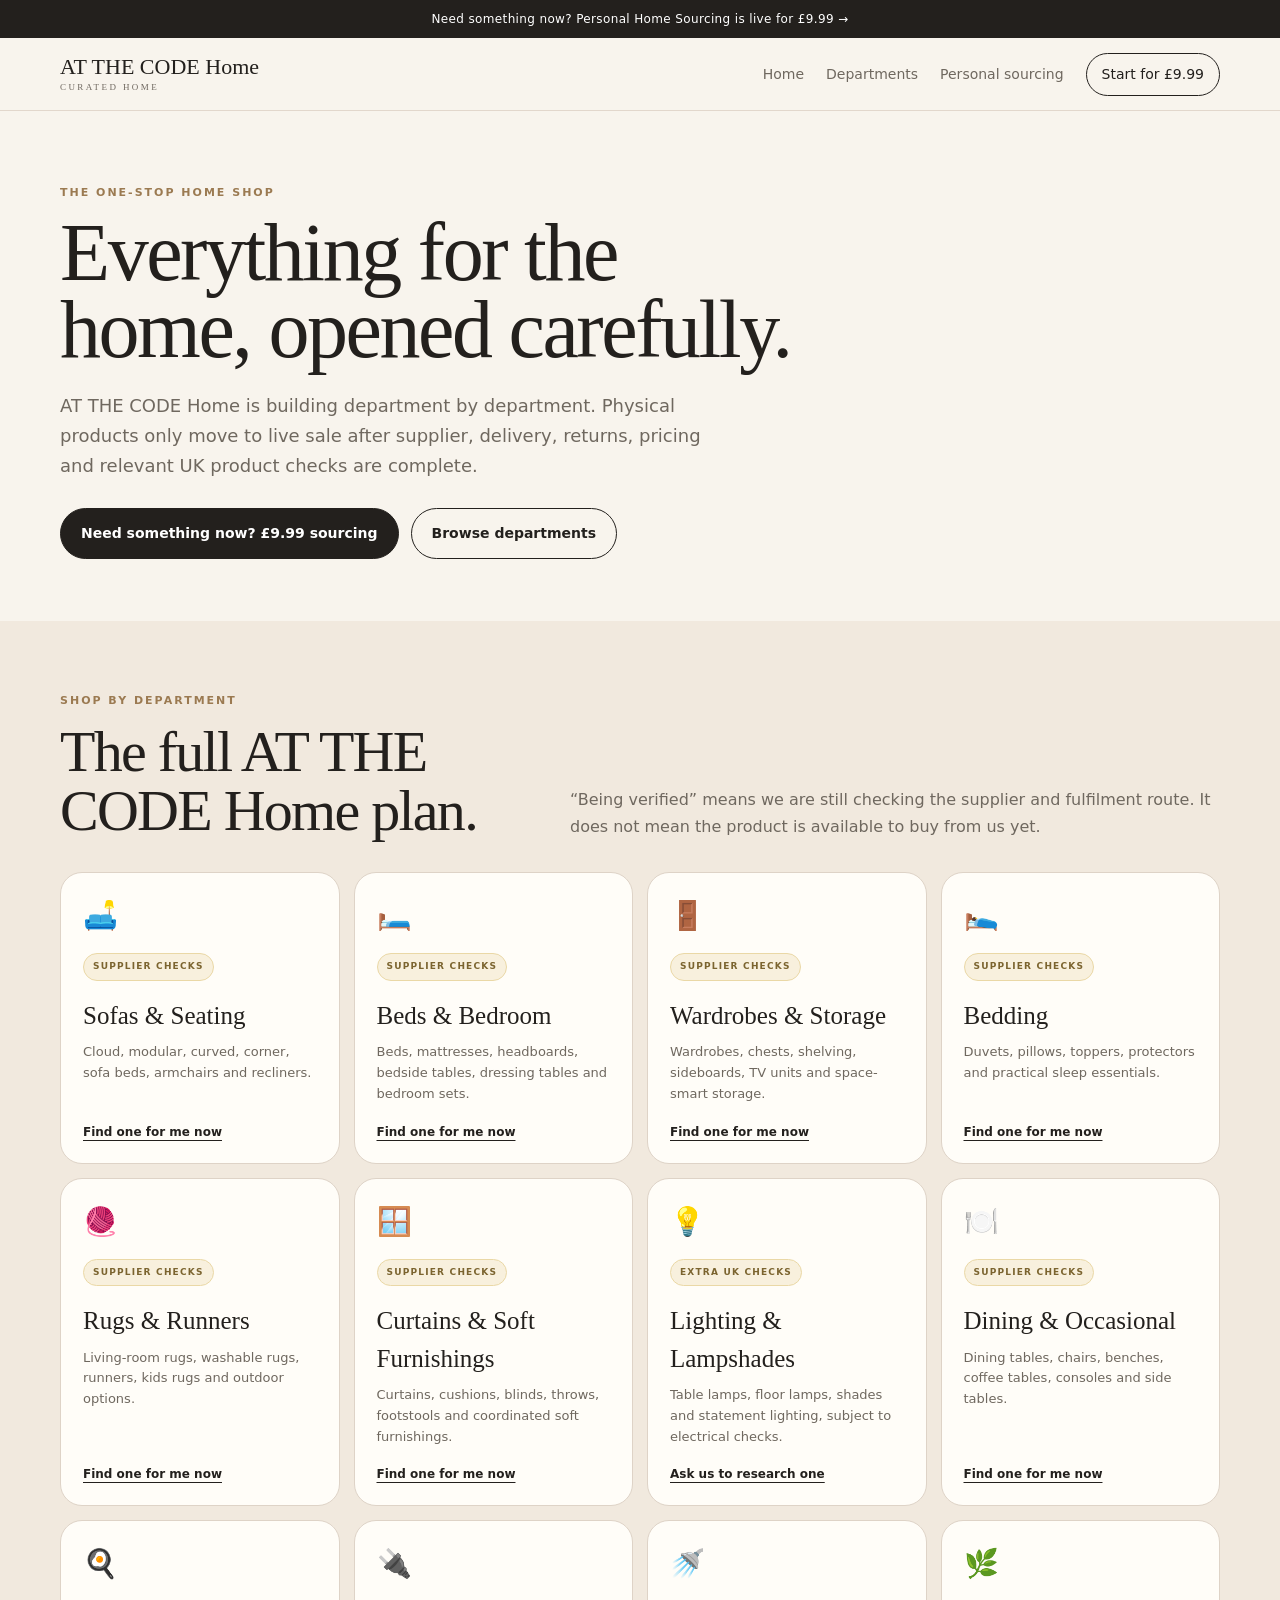
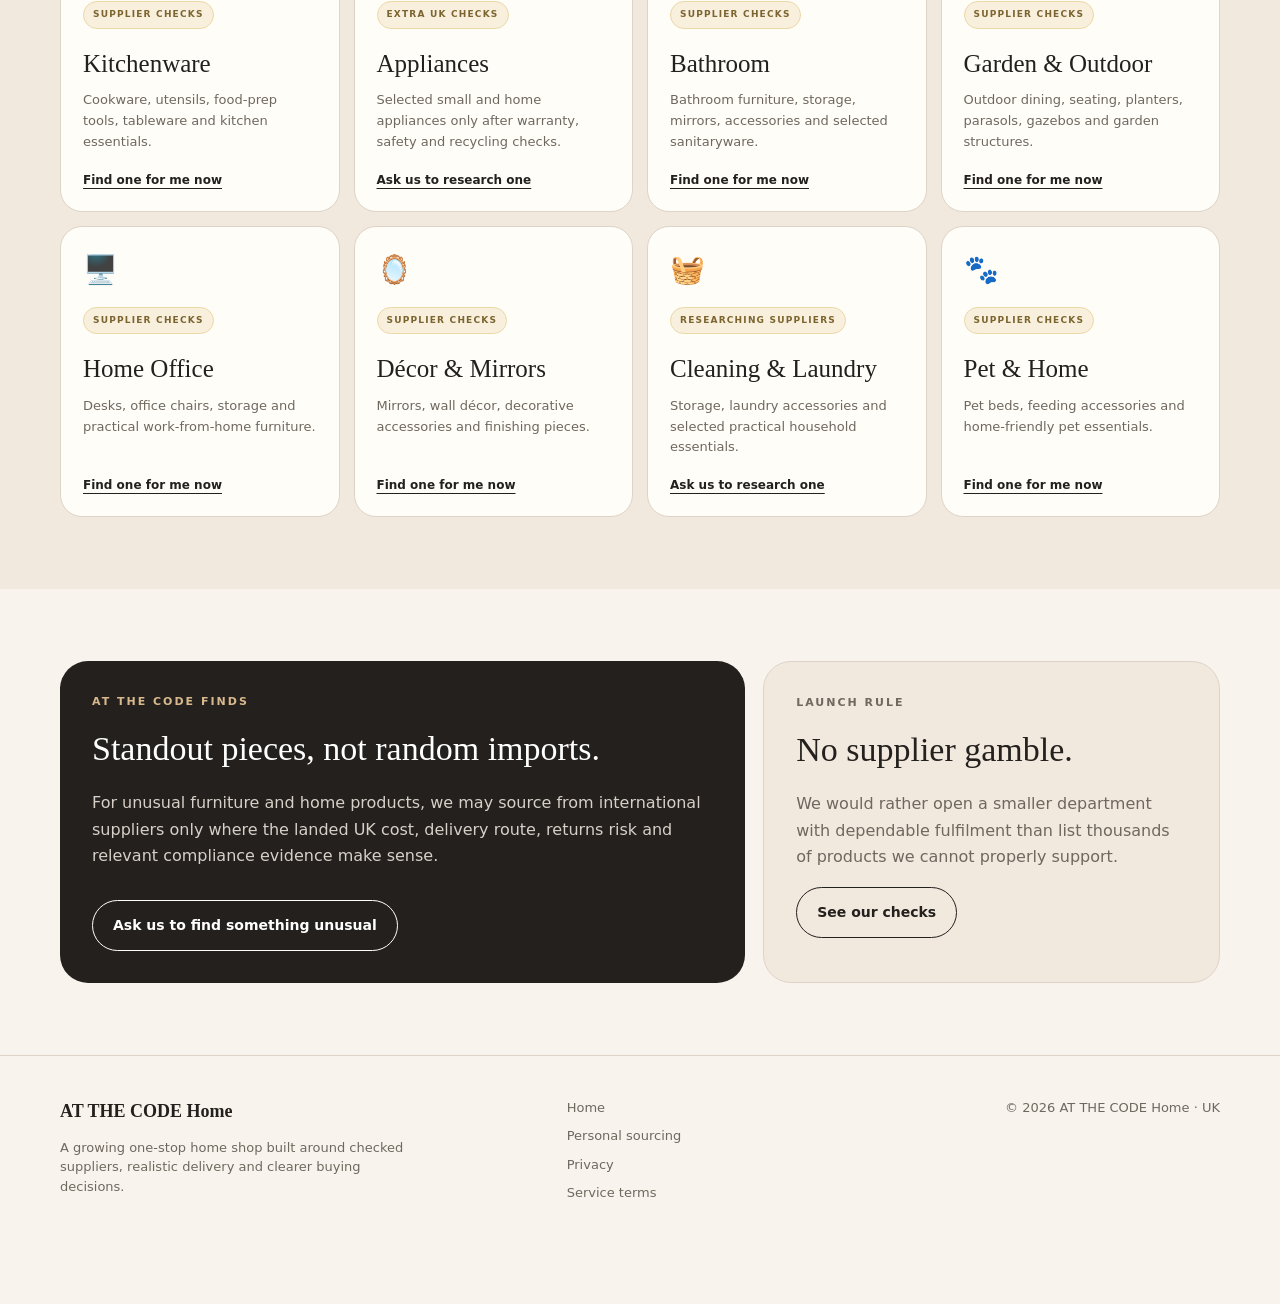
==== departments.html @ e957c116 "Add AT THE CODE Home departments page" ====
<!doctype html>
<html lang="en">
<head>
  <meta charset="utf-8">
  <meta name="viewport" content="width=device-width,initial-scale=1,viewport-fit=cover">
  <meta name="theme-color" content="#23201d">
  <title>Departments | AT THE CODE Home</title>
  <meta name="description" content="Explore the AT THE CODE Home departments: sofas, bedroom, storage, bedding, rugs, lighting, dining, kitchen, bathroom, garden, home office, décor, pet and more.">
  <link rel="stylesheet" href="/styles.css">
</head>
<body>
  <a class="skip" href="#main">Skip to content</a>
  <div class="announce"><a href="/sourcing.html">Need something now? Personal Home Sourcing is live for £9.99 →</a></div>
  <header class="site-header">
    <div class="wrap nav-wrap">
      <a class="brand" href="/" aria-label="AT THE CODE Home">AT THE CODE Home<span>CURATED HOME</span></a>
      <nav class="links" aria-label="Main navigation">
        <a href="/">Home</a>
        <a href="/departments.html">Departments</a>
        <a href="/sourcing.html">Personal sourcing</a>
        <a class="nav-cta" href="/sourcing.html">Start for £9.99</a>
      </nav>
    </div>
  </header>

  <main id="main">
    <section class="hero">
      <div class="wrap">
        <p class="kicker">The one-stop home shop</p>
        <h1>Everything for the home, opened carefully.</h1>
        <p class="lead">AT THE CODE Home is building department by department. Physical products only move to live sale after supplier, delivery, returns, pricing and relevant UK product checks are complete.</p>
        <div class="cta-row"><a class="btn dark" href="/sourcing.html">Need something now? £9.99 sourcing</a><a class="btn" href="#all">Browse departments</a></div>
      </div>
    </section>

    <section class="section alt" id="all">
      <div class="wrap">
        <p class="kicker">Shop by department</p>
        <div class="section-heading"><h2>The full AT THE CODE Home plan.</h2><p>“Being verified” means we are still checking the supplier and fulfilment route. It does not mean the product is available to buy from us yet.</p></div>
        <div class="dept-grid">
          <article class="dept-card"><div class="dept-icon">🛋️</div><span class="status checking">Supplier checks</span><h3>Sofas & Seating</h3><p>Cloud, modular, curved, corner, sofa beds, armchairs and recliners.</p><a href="/sourcing.html">Find one for me now</a></article>
          <article class="dept-card"><div class="dept-icon">🛏️</div><span class="status checking">Supplier checks</span><h3>Beds & Bedroom</h3><p>Beds, mattresses, headboards, bedside tables, dressing tables and bedroom sets.</p><a href="/sourcing.html">Find one for me now</a></article>
          <article class="dept-card"><div class="dept-icon">🚪</div><span class="status checking">Supplier checks</span><h3>Wardrobes & Storage</h3><p>Wardrobes, chests, shelving, sideboards, TV units and space-smart storage.</p><a href="/sourcing.html">Find one for me now</a></article>
          <article class="dept-card"><div class="dept-icon">🛌</div><span class="status checking">Supplier checks</span><h3>Bedding</h3><p>Duvets, pillows, toppers, protectors and practical sleep essentials.</p><a href="/sourcing.html">Find one for me now</a></article>

          <article class="dept-card"><div class="dept-icon">🧶</div><span class="status checking">Supplier checks</span><h3>Rugs & Runners</h3><p>Living-room rugs, washable rugs, runners, kids rugs and outdoor options.</p><a href="/sourcing.html">Find one for me now</a></article>
          <article class="dept-card"><div class="dept-icon">🪟</div><span class="status checking">Supplier checks</span><h3>Curtains & Soft Furnishings</h3><p>Curtains, cushions, blinds, throws, footstools and coordinated soft furnishings.</p><a href="/sourcing.html">Find one for me now</a></article>
          <article class="dept-card"><div class="dept-icon">💡</div><span class="status checking">Extra UK checks</span><h3>Lighting & Lampshades</h3><p>Table lamps, floor lamps, shades and statement lighting, subject to electrical checks.</p><a href="/sourcing.html">Ask us to research one</a></article>
          <article class="dept-card"><div class="dept-icon">🍽️</div><span class="status checking">Supplier checks</span><h3>Dining & Occasional</h3><p>Dining tables, chairs, benches, coffee tables, consoles and side tables.</p><a href="/sourcing.html">Find one for me now</a></article>

          <article class="dept-card"><div class="dept-icon">🍳</div><span class="status checking">Supplier checks</span><h3>Kitchenware</h3><p>Cookware, utensils, food-prep tools, tableware and kitchen essentials.</p><a href="/sourcing.html">Find one for me now</a></article>
          <article class="dept-card"><div class="dept-icon">🔌</div><span class="status checking">Extra UK checks</span><h3>Appliances</h3><p>Selected small and home appliances only after warranty, safety and recycling checks.</p><a href="/sourcing.html">Ask us to research one</a></article>
          <article class="dept-card"><div class="dept-icon">🚿</div><span class="status checking">Supplier checks</span><h3>Bathroom</h3><p>Bathroom furniture, storage, mirrors, accessories and selected sanitaryware.</p><a href="/sourcing.html">Find one for me now</a></article>
          <article class="dept-card"><div class="dept-icon">🌿</div><span class="status checking">Supplier checks</span><h3>Garden & Outdoor</h3><p>Outdoor dining, seating, planters, parasols, gazebos and garden structures.</p><a href="/sourcing.html">Find one for me now</a></article>

          <article class="dept-card"><div class="dept-icon">🖥️</div><span class="status checking">Supplier checks</span><h3>Home Office</h3><p>Desks, office chairs, storage and practical work-from-home furniture.</p><a href="/sourcing.html">Find one for me now</a></article>
          <article class="dept-card"><div class="dept-icon">🪞</div><span class="status checking">Supplier checks</span><h3>Décor & Mirrors</h3><p>Mirrors, wall décor, decorative accessories and finishing pieces.</p><a href="/sourcing.html">Find one for me now</a></article>
          <article class="dept-card"><div class="dept-icon">🧺</div><span class="status checking">Researching suppliers</span><h3>Cleaning & Laundry</h3><p>Storage, laundry accessories and selected practical household essentials.</p><a href="/sourcing.html">Ask us to research one</a></article>
          <article class="dept-card"><div class="dept-icon">🐾</div><span class="status checking">Supplier checks</span><h3>Pet & Home</h3><p>Pet beds, feeding accessories and home-friendly pet essentials.</p><a href="/sourcing.html">Find one for me now</a></article>
        </div>
      </div>
    </section>

    <section class="section">
      <div class="wrap feature-band">
        <article class="feature-panel"><p class="kicker light">AT THE CODE Finds</p><h3>Standout pieces, not random imports.</h3><p>For unusual furniture and home products, we may source from international suppliers only where the landed UK cost, delivery route, returns risk and relevant compliance evidence make sense.</p><a class="btn light-btn" href="/sourcing.html">Ask us to find something unusual</a></article>
        <article class="feature-panel light"><p class="kicker">Launch rule</p><h3>No supplier gamble.</h3><p>We would rather open a smaller department with dependable fulfilment than list thousands of products we cannot properly support.</p><a class="btn" href="/">See our checks</a></article>
      </div>
    </section>
  </main>

  <footer><div class="wrap footer-grid"><div><b>AT THE CODE Home</b><p>A growing one-stop home shop built around checked suppliers, realistic delivery and clearer buying decisions.</p></div><div class="footer-links"><a href="/">Home</a><a href="/sourcing.html">Personal sourcing</a><a href="/privacy.html">Privacy</a><a href="/sourcing-terms.html">Service terms</a></div><div class="copyright">© 2026 AT THE CODE Home · UK</div></div></footer>
  <a class="mobile-cta" href="/sourcing.html">Find it for me — £9.99</a>
</body>
</html>
---- styles.css ----
:root{
  --ivory:#f8f4ed;--ink:#23201d;--muted:#6f685f;--card:#fffdf8;--line:#ded3c7;
  --accent:#9b7a51;--soft:#f1e8de;--sand:#d9cab9;--warm:#bca389;--shadow:0 24px 70px rgba(35,32,29,.10)
}
*{box-sizing:border-box}
html{scroll-behavior:smooth}
body{margin:0;font-family:Inter,ui-sans-serif,system-ui,-apple-system,BlinkMacSystemFont,"Segoe UI",sans-serif;background:var(--ivory);color:var(--ink);line-height:1.5}
a{color:inherit;text-decoration:none}
button,input{font:inherit}
.wrap{width:min(1160px,92vw);margin:auto}
.skip{position:absolute;left:-9999px;top:8px;background:#fff;padding:10px 14px;z-index:100}.skip:focus{left:8px}
.announce{background:var(--ink);color:#fff;text-align:center;padding:10px 16px;font-size:12px;letter-spacing:.03em}.announce a{text-decoration:none}
.site-header{position:sticky;top:0;z-index:50;background:rgba(248,244,237,.94);backdrop-filter:blur(14px);border-bottom:1px solid rgba(222,211,199,.85)}
.nav-wrap{height:72px;display:flex;align-items:center;justify-content:space-between;gap:24px}
.brand{font-family:Georgia,serif;font-size:22px;line-height:1.05}.brand span{display:block;margin-top:5px;font-family:inherit;font-size:9px;letter-spacing:2.4px;color:var(--muted)}
.links{display:flex;align-items:center;gap:22px;font-size:14px;color:var(--muted)}.links a:hover{color:var(--ink)}
.nav-cta{border:1px solid var(--ink);border-radius:999px;padding:10px 15px;color:var(--ink)!important}
.hero{padding:74px 0 62px;overflow:hidden}.hero-grid{display:grid;grid-template-columns:minmax(0,1fr) minmax(0,1fr);gap:52px;align-items:center}
.kicker{margin:0 0 12px;text-transform:uppercase;letter-spacing:2px;font-size:11px;color:var(--accent);font-weight:800}.kicker.light{color:#d8b98e}
h1,h2{font-family:Georgia,serif;font-weight:400;letter-spacing:-.03em}h1{font-size:clamp(48px,7vw,82px);line-height:.95;margin:12px 0 22px;max-width:760px}h2{font-size:clamp(38px,5vw,58px);line-height:1.02;margin:0}
.lead{font-size:18px;line-height:1.65;color:var(--muted);max-width:650px}.cta-row{display:flex;gap:12px;flex-wrap:wrap;margin-top:28px}.btn{display:inline-flex;align-items:center;justify-content:center;border:1px solid var(--ink);padding:14px 20px;border-radius:999px;font-weight:800;font-size:14px;transition:transform .15s ease,background .15s ease}.btn.dark{background:var(--ink);color:#fff}.btn:hover{transform:translateY(-1px)}
.mini-proof{display:flex;flex-wrap:wrap;gap:10px 18px;margin-top:24px;font-size:12px;color:var(--muted)}
.hero-art{height:480px;border-radius:34px;background:linear-gradient(145deg,#e7ddd0,#cbb8a2);position:relative;overflow:hidden;box-shadow:var(--shadow)}.sun{position:absolute;width:180px;height:180px;border-radius:50%;background:#f4e9d9;right:8%;top:8%;opacity:.8}.floor{position:absolute;left:0;right:0;bottom:0;height:35%;background:linear-gradient(#b89f84,#a58b70)}
.sofa-shape,.sofa-base,.cushion{position:absolute;background:#fbf4eb;box-shadow:0 18px 34px rgba(63,51,42,.13)}.sofa-shape{bottom:25%;height:38%;border-radius:52px 52px 24px 24px}.sofa-left{left:8%;width:30%;transform:rotate(-2deg)}.sofa-mid{left:34%;width:34%;z-index:2}.sofa-right{right:8%;width:30%;transform:rotate(2deg)}.sofa-base{left:7%;right:7%;bottom:18%;height:20%;border-radius:35px}.cushion{width:16%;height:24%;bottom:37%;border-radius:22px;z-index:4}.cushion-a{left:27%;transform:rotate(-6deg)}.cushion-b{right:24%;transform:rotate(5deg)}.art-label{position:absolute;z-index:5;left:18px;bottom:18px;background:rgba(35,32,29,.82);color:white;padding:9px 12px;border-radius:999px;font-size:10px;letter-spacing:1.4px}
.section{padding:72px 0}.section.alt{background:#f1e9de}.section-heading{display:flex;justify-content:space-between;gap:30px;align-items:end;margin-bottom:32px}.section-heading p,.sub{max-width:650px;color:var(--muted);line-height:1.65;margin:0}
.quick-strip{display:flex;gap:10px;overflow:auto;padding:2px 0 10px;scrollbar-width:none}.quick-strip::-webkit-scrollbar{display:none}.quick-strip a{flex:0 0 auto;border:1px solid var(--line);background:var(--card);border-radius:999px;padding:10px 14px;font-size:12px;font-weight:800}.quick-strip a:hover{border-color:var(--ink)}
.product-grid{display:grid;grid-template-columns:repeat(6,1fr);gap:16px}.product-card{grid-column:span 2;background:var(--card);border:1px solid var(--line);border-radius:25px;overflow:hidden;min-height:390px;display:flex;flex-direction:column}.product-card:nth-child(4),.product-card:nth-child(5){grid-column:span 3}.product-visual{height:180px;position:relative;overflow:hidden;background:#ddd0c2}.product-visual:before,.product-visual:after{content:"";position:absolute;background:#f8efe5;box-shadow:0 10px 30px #0002}.product-visual:before{left:16%;right:16%;bottom:22%;height:38%;border-radius:42px 42px 20px 20px}.product-visual:after{left:12%;right:12%;bottom:13%;height:20%;border-radius:28px}.product-visual span{position:absolute;right:14px;top:12px;font-family:Georgia,serif;font-size:34px;color:#ffffffaa}.product-visual.curved{background:#c9ae96}.product-visual.curved:before{border-radius:70% 40% 38% 65%}.product-visual.modular{background:#b9aa9d}.product-visual.modular:before{left:9%;right:9%;border-radius:22px}.product-visual.moving{background:#d0b8a1}.product-visual.moving:before{transform:skewX(-5deg)}.product-visual.box{background:#cbbfaf}.product-visual.box:after{left:26%;right:26%;height:26%}.product-copy{padding:22px;display:flex;flex-direction:column;flex:1}.eyebrow{font-size:10px;letter-spacing:1.7px;font-weight:800;color:var(--accent);margin:0 0 8px}.product-copy h3{font-family:Georgia,serif;font-size:27px;font-weight:400;margin:0 0 8px}.product-copy p:not(.eyebrow){font-size:14px;color:var(--muted);line-height:1.6;margin:0}.product-copy a{margin-top:auto;padding-top:18px;font-weight:800;font-size:13px;text-decoration:underline;text-underline-offset:4px}
.dept-grid{display:grid;grid-template-columns:repeat(4,1fr);gap:14px}.dept-card{background:var(--card);border:1px solid var(--line);border-radius:22px;padding:22px;display:flex;flex-direction:column;min-height:245px}.dept-icon{font-size:28px;margin-bottom:16px}.status{display:inline-flex;align-self:flex-start;border:1px solid var(--line);border-radius:999px;padding:6px 9px;font-size:9px;font-weight:900;letter-spacing:1.2px;text-transform:uppercase;color:var(--muted);background:#fff}.status.live{background:#eaf5eb;border-color:#cbe1cd;color:#35643d}.status.checking{background:#f8f0dd;border-color:#ead8a6;color:#7b642f}.dept-card h3{font-family:Georgia,serif;font-size:25px;font-weight:400;margin:16px 0 8px}.dept-card p{font-size:13px;line-height:1.6;color:var(--muted);margin:0}.dept-card a{margin-top:auto;padding-top:18px;font-weight:800;font-size:12px;text-decoration:underline;text-underline-offset:4px}
.feature-band{display:grid;grid-template-columns:1.2fr .8fr;gap:18px;align-items:stretch}.feature-panel{border-radius:28px;padding:32px;background:var(--ink);color:#fff}.feature-panel.light{background:var(--soft);color:var(--ink);border:1px solid var(--line)}.feature-panel h3{font-family:Georgia,serif;font-size:34px;font-weight:400;margin:8px 0 12px}.feature-panel p{color:#d7d0c8;line-height:1.65}.feature-panel.light p{color:var(--muted)}
.steps{display:grid;grid-template-columns:repeat(4,1fr);gap:14px}.step{padding:24px 20px;border-top:1px solid var(--ink)}.step span{display:inline-grid;place-items:center;width:29px;height:29px;border:1px solid var(--ink);border-radius:50%;font-size:12px}.step h3{font-family:Georgia,serif;font-size:25px;font-weight:400;margin:16px 0 8px}.step p{color:var(--muted);font-size:14px;line-height:1.6;margin:0}
#promise{background:var(--ink);color:#fff}.promise-grid{display:grid;grid-template-columns:1fr 1fr;gap:55px;align-items:center}.promise-copy p:not(.kicker){color:#d7d0c8;line-height:1.7;max-width:560px}.light-btn{border-color:#fff;color:#fff;margin-top:14px}.checks{display:grid;gap:0}.check{padding:19px 0;border-bottom:1px solid #ffffff2b;display:grid;gap:5px}.check b{font-size:15px}.check span{font-size:13px;color:#cfc7bf}
.faq-section{background:#fffaf4}.faq-grid{display:grid;grid-template-columns:1fr 1fr;gap:12px}.faq-grid details{border:1px solid var(--line);background:var(--card);border-radius:18px;padding:18px 20px}.faq-grid summary{font-weight:800;cursor:pointer}.faq-grid p{color:var(--muted);font-size:14px;line-height:1.6;margin:12px 0 0}
.launch-section{padding-top:54px}.launch-card{background:var(--soft);border:1px solid var(--line);border-radius:30px;padding:38px;display:grid;grid-template-columns:.9fr 1.1fr;gap:45px}.launch-card h2{font-size:clamp(36px,4.5vw,52px)}
form{display:grid;grid-template-columns:1fr 1fr;gap:13px;align-content:start}label>span{display:block;font-size:12px;font-weight:800;margin:0 0 6px}input{width:100%;padding:14px 15px;border:1px solid #cbbeb0;border-radius:13px;background:white;color:var(--ink);outline:none}input:focus{border-color:var(--ink);box-shadow:0 0 0 3px #23201d14}.consent{grid-column:1/-1;display:flex;align-items:flex-start;gap:10px;font-size:12px;color:var(--muted);line-height:1.5}.consent input{width:18px;height:18px;margin-top:1px;flex:0 0 auto}.consent span{font-weight:400;margin:0}.consent a{text-decoration:underline}.hp{position:absolute!important;left:-9999px!important;width:1px!important;height:1px!important;opacity:0!important}button{grid-column:1/-1;padding:14px 18px;border:0;border-radius:999px;background:var(--ink);color:white;font-weight:800;cursor:pointer}button:disabled{opacity:.6;cursor:wait}.msg{grid-column:1/-1;min-height:20px;font-size:13px;color:var(--muted)}.msg.success{color:#35643d}.msg.error{color:#8b2f2f}
footer{padding:42px 0 95px;border-top:1px solid var(--line);color:var(--muted);font-size:13px}.footer-grid{display:grid;grid-template-columns:1.3fr .7fr 1fr;gap:30px;align-items:start}.footer-grid b{font-family:Georgia,serif;color:var(--ink);font-size:18px}.footer-grid p{max-width:360px}.footer-links{display:grid;gap:9px}.copyright{text-align:right}
.privacy{padding:70px 0}.privacy article{max-width:760px}.privacy h1{font-size:clamp(44px,7vw,72px)}.privacy h2{font-size:30px;margin-top:34px}.privacy p,.privacy li{color:var(--muted);line-height:1.75}.privacy .back{display:inline-block;margin-bottom:22px;text-decoration:underline}
.mobile-cta{display:none}
@media(max-width:900px){.links{display:none}.hero-grid,.promise-grid,.launch-card,.feature-band{grid-template-columns:1fr}.hero{padding-top:48px}.hero-art{height:380px}.section-heading{display:block}.section-heading p{margin-top:14px}.product-grid{grid-template-columns:1fr 1fr}.product-card,.product-card:nth-child(4),.product-card:nth-child(5){grid-column:auto}.dept-grid{grid-template-columns:1fr 1fr}.steps{grid-template-columns:1fr 1fr}.footer-grid{grid-template-columns:1fr 1fr}.copyright{grid-column:1/-1;text-align:left}form{grid-template-columns:1fr}}
@media(max-width:600px){.wrap{width:min(92vw,560px)}.announce{font-size:11px}.nav-wrap{height:66px}.brand{font-size:20px}.hero{padding:42px 0 46px}.hero-art{height:300px;border-radius:26px}.sun{width:125px;height:125px}.mini-proof{display:grid}.section{padding:56px 0}.product-grid,.dept-grid,.steps,.faq-grid{grid-template-columns:1fr}.product-card{min-height:350px}.dept-card{min-height:210px}.promise-grid{gap:28px}.launch-card{padding:24px;border-radius:24px}.footer-grid{grid-template-columns:1fr}.copyright{grid-column:auto}h1{font-size:52px}.mobile-cta{display:flex;position:fixed;left:12px;right:12px;bottom:12px;z-index:80;background:var(--ink);color:#fff;border-radius:999px;padding:14px 18px;justify-content:center;font-size:13px;font-weight:900;box-shadow:0 15px 38px #0004}}
@media(prefers-reduced-motion:reduce){html{scroll-behavior:auto}.btn:hover{transform:none}}
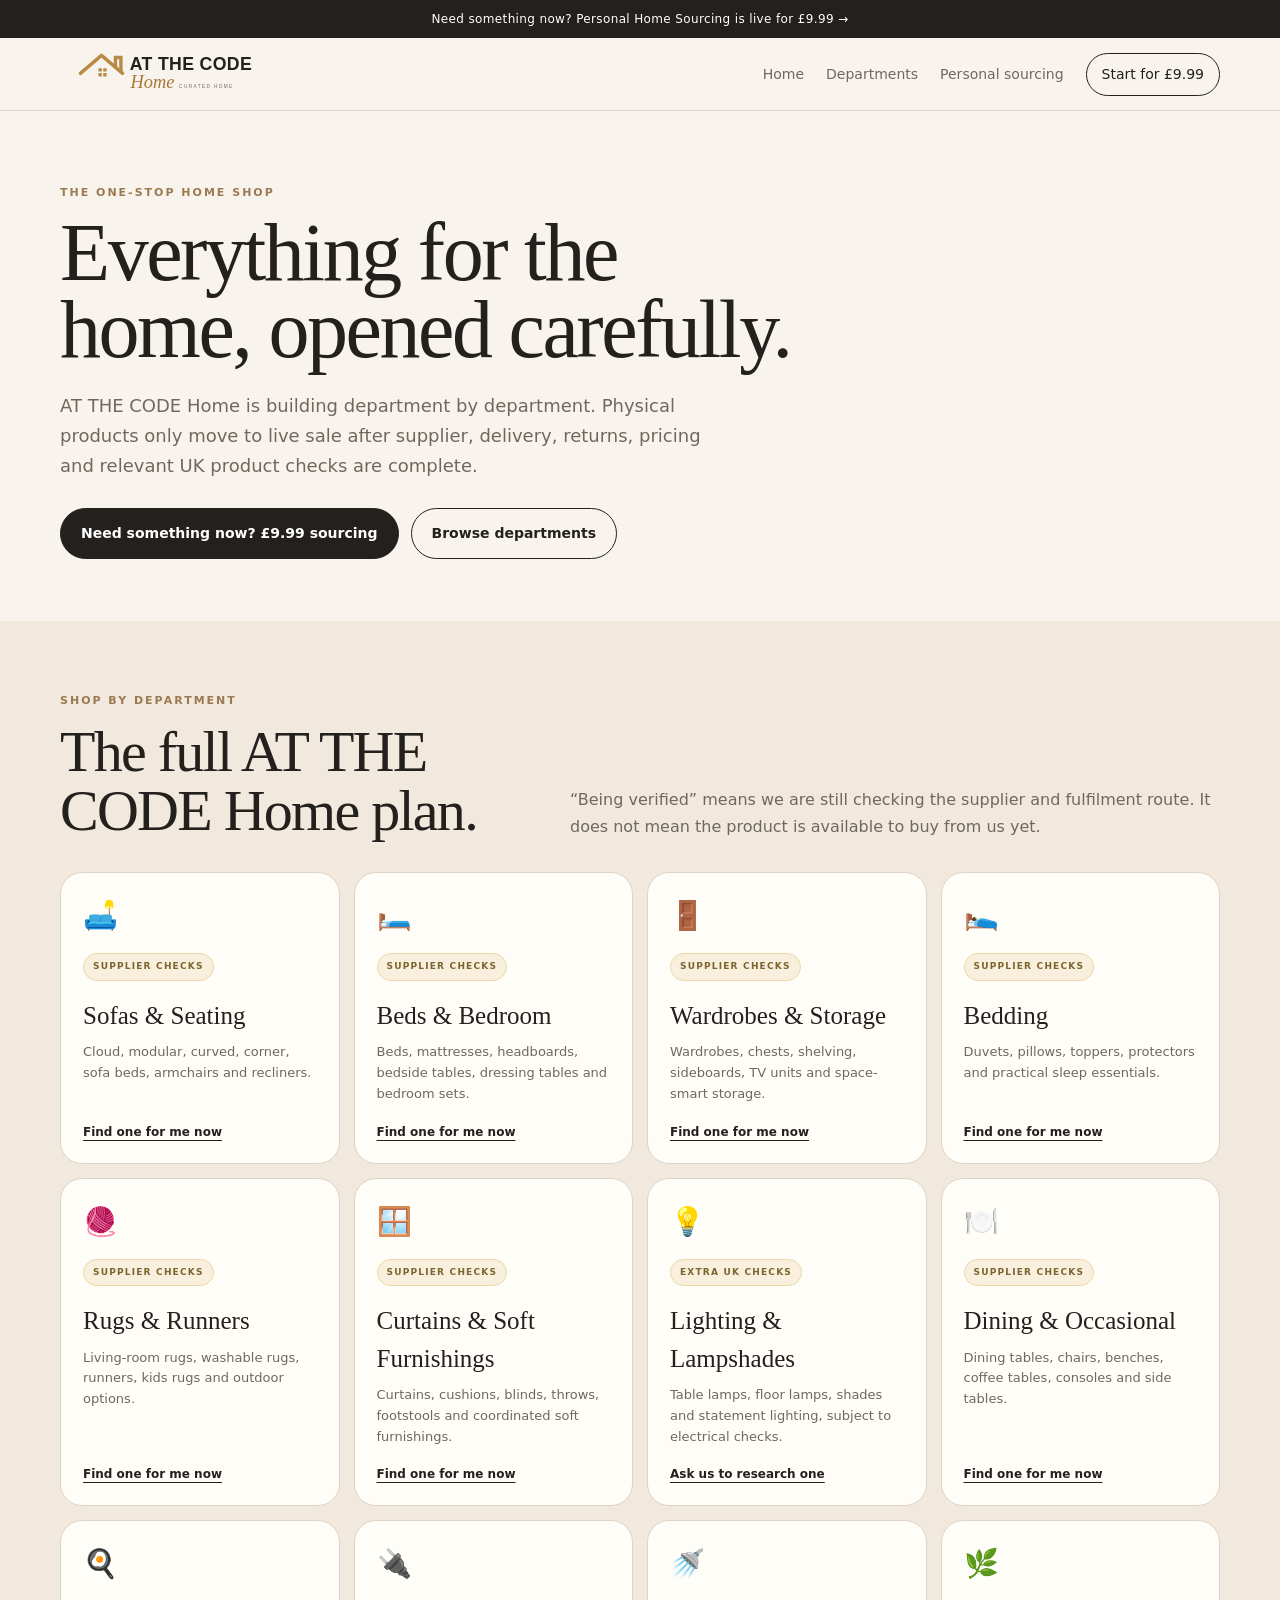
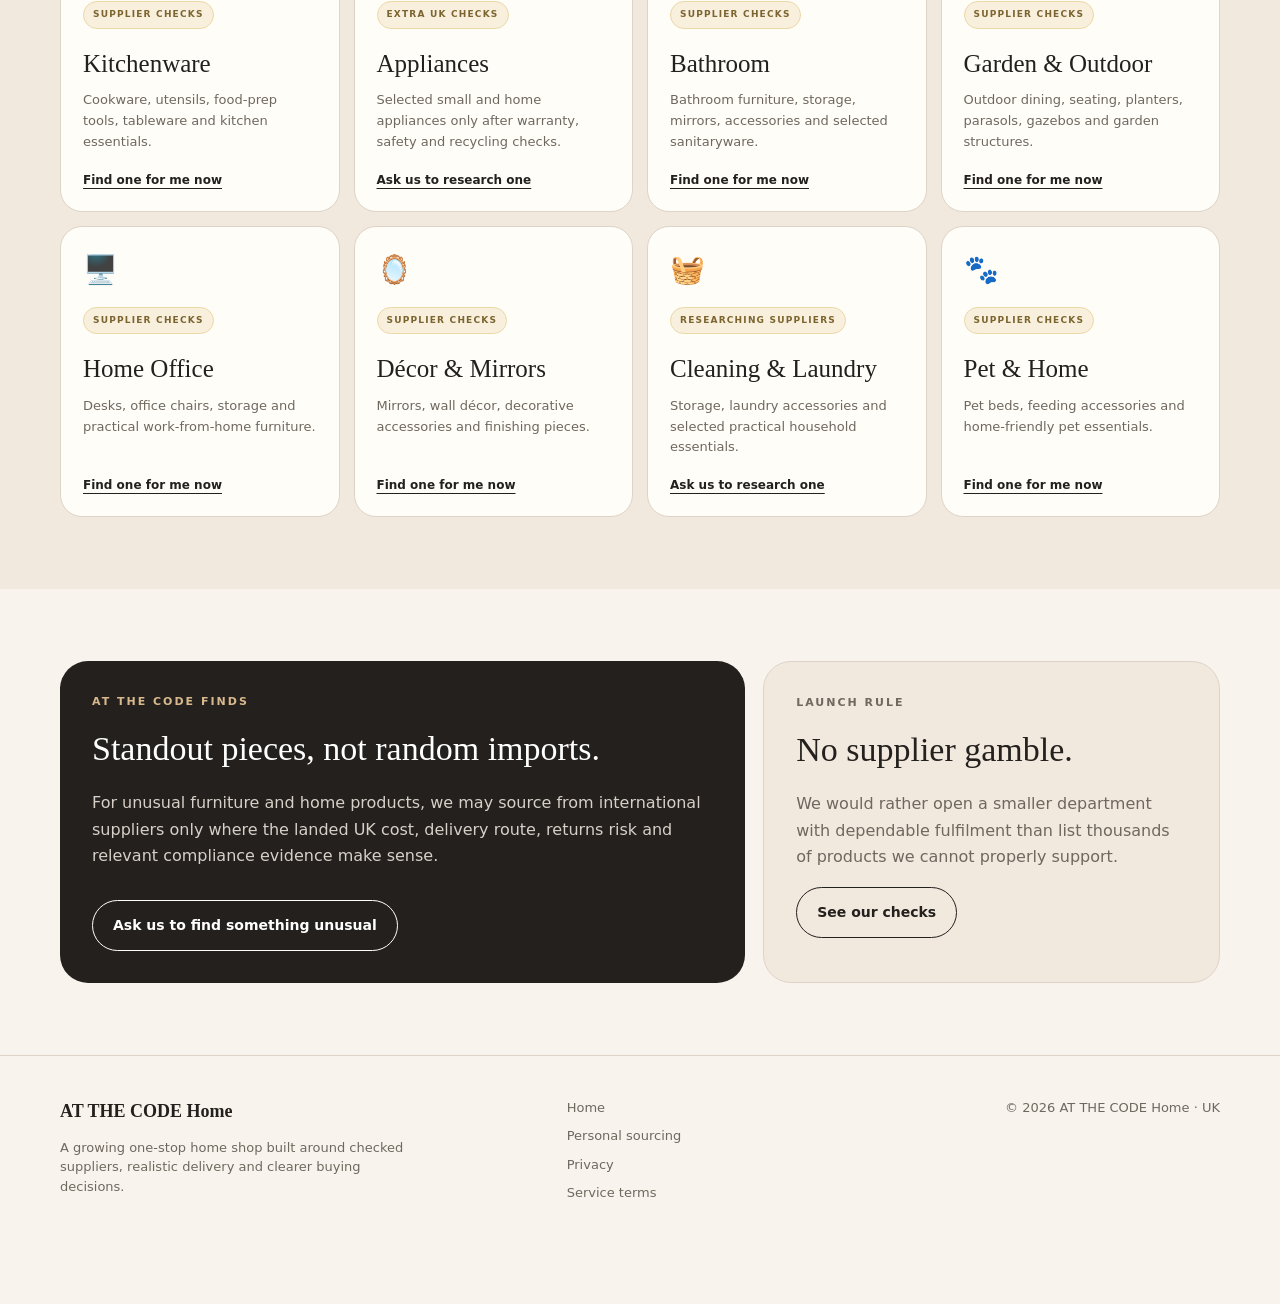
==== commit 27e80326: "Apply AT THE CODE Home logo to departments page" ====
--- a/departments.html
+++ b/departments.html
@@ -7,66 +7,36 @@
   <title>Departments | AT THE CODE Home</title>
   <meta name="description" content="Explore the AT THE CODE Home departments: sofas, bedroom, storage, bedding, rugs, lighting, dining, kitchen, bathroom, garden, home office, décor, pet and more.">
   <link rel="stylesheet" href="/styles.css">
+  <link rel="icon" href="/favicon.svg" type="image/svg+xml">
 </head>
 <body>
   <a class="skip" href="#main">Skip to content</a>
   <div class="announce"><a href="/sourcing.html">Need something now? Personal Home Sourcing is live for £9.99 →</a></div>
-  <header class="site-header">
-    <div class="wrap nav-wrap">
-      <a class="brand" href="/" aria-label="AT THE CODE Home">AT THE CODE Home<span>CURATED HOME</span></a>
-      <nav class="links" aria-label="Main navigation">
-        <a href="/">Home</a>
-        <a href="/departments.html">Departments</a>
-        <a href="/sourcing.html">Personal sourcing</a>
-        <a class="nav-cta" href="/sourcing.html">Start for £9.99</a>
-      </nav>
-    </div>
-  </header>
+  <header class="site-header"><div class="wrap nav-wrap"><a class="brand" href="/" aria-label="AT THE CODE Home"><img src="/logo.svg" alt="AT THE CODE Home" style="display:block;width:245px;max-width:54vw;height:auto"></a><nav class="links" aria-label="Main navigation"><a href="/">Home</a><a href="/departments.html">Departments</a><a href="/sourcing.html">Personal sourcing</a><a class="nav-cta" href="/sourcing.html">Start for £9.99</a></nav></div></header>
 
   <main id="main">
-    <section class="hero">
-      <div class="wrap">
-        <p class="kicker">The one-stop home shop</p>
-        <h1>Everything for the home, opened carefully.</h1>
-        <p class="lead">AT THE CODE Home is building department by department. Physical products only move to live sale after supplier, delivery, returns, pricing and relevant UK product checks are complete.</p>
-        <div class="cta-row"><a class="btn dark" href="/sourcing.html">Need something now? £9.99 sourcing</a><a class="btn" href="#all">Browse departments</a></div>
-      </div>
-    </section>
+    <section class="hero"><div class="wrap"><p class="kicker">The one-stop home shop</p><h1>Everything for the home, opened carefully.</h1><p class="lead">AT THE CODE Home is building department by department. Physical products only move to live sale after supplier, delivery, returns, pricing and relevant UK product checks are complete.</p><div class="cta-row"><a class="btn dark" href="/sourcing.html">Need something now? £9.99 sourcing</a><a class="btn" href="#all">Browse departments</a></div></div></section>
 
-    <section class="section alt" id="all">
-      <div class="wrap">
-        <p class="kicker">Shop by department</p>
-        <div class="section-heading"><h2>The full AT THE CODE Home plan.</h2><p>“Being verified” means we are still checking the supplier and fulfilment route. It does not mean the product is available to buy from us yet.</p></div>
-        <div class="dept-grid">
-          <article class="dept-card"><div class="dept-icon">🛋️</div><span class="status checking">Supplier checks</span><h3>Sofas & Seating</h3><p>Cloud, modular, curved, corner, sofa beds, armchairs and recliners.</p><a href="/sourcing.html">Find one for me now</a></article>
-          <article class="dept-card"><div class="dept-icon">🛏️</div><span class="status checking">Supplier checks</span><h3>Beds & Bedroom</h3><p>Beds, mattresses, headboards, bedside tables, dressing tables and bedroom sets.</p><a href="/sourcing.html">Find one for me now</a></article>
-          <article class="dept-card"><div class="dept-icon">🚪</div><span class="status checking">Supplier checks</span><h3>Wardrobes & Storage</h3><p>Wardrobes, chests, shelving, sideboards, TV units and space-smart storage.</p><a href="/sourcing.html">Find one for me now</a></article>
-          <article class="dept-card"><div class="dept-icon">🛌</div><span class="status checking">Supplier checks</span><h3>Bedding</h3><p>Duvets, pillows, toppers, protectors and practical sleep essentials.</p><a href="/sourcing.html">Find one for me now</a></article>
+    <section class="section alt" id="all"><div class="wrap"><p class="kicker">Shop by department</p><div class="section-heading"><h2>The full AT THE CODE Home plan.</h2><p>“Being verified” means we are still checking the supplier and fulfilment route. It does not mean the product is available to buy from us yet.</p></div><div class="dept-grid">
+      <article class="dept-card"><div class="dept-icon">🛋️</div><span class="status checking">Supplier checks</span><h3>Sofas & Seating</h3><p>Cloud, modular, curved, corner, sofa beds, armchairs and recliners.</p><a href="/sourcing.html">Find one for me now</a></article>
+      <article class="dept-card"><div class="dept-icon">🛏️</div><span class="status checking">Supplier checks</span><h3>Beds & Bedroom</h3><p>Beds, mattresses, headboards, bedside tables, dressing tables and bedroom sets.</p><a href="/sourcing.html">Find one for me now</a></article>
+      <article class="dept-card"><div class="dept-icon">🚪</div><span class="status checking">Supplier checks</span><h3>Wardrobes & Storage</h3><p>Wardrobes, chests, shelving, sideboards, TV units and space-smart storage.</p><a href="/sourcing.html">Find one for me now</a></article>
+      <article class="dept-card"><div class="dept-icon">🛌</div><span class="status checking">Supplier checks</span><h3>Bedding</h3><p>Duvets, pillows, toppers, protectors and practical sleep essentials.</p><a href="/sourcing.html">Find one for me now</a></article>
+      <article class="dept-card"><div class="dept-icon">🧶</div><span class="status checking">Supplier checks</span><h3>Rugs & Runners</h3><p>Living-room rugs, washable rugs, runners, kids rugs and outdoor options.</p><a href="/sourcing.html">Find one for me now</a></article>
+      <article class="dept-card"><div class="dept-icon">🪟</div><span class="status checking">Supplier checks</span><h3>Curtains & Soft Furnishings</h3><p>Curtains, cushions, blinds, throws, footstools and coordinated soft furnishings.</p><a href="/sourcing.html">Find one for me now</a></article>
+      <article class="dept-card"><div class="dept-icon">💡</div><span class="status checking">Extra UK checks</span><h3>Lighting & Lampshades</h3><p>Table lamps, floor lamps, shades and statement lighting, subject to electrical checks.</p><a href="/sourcing.html">Ask us to research one</a></article>
+      <article class="dept-card"><div class="dept-icon">🍽️</div><span class="status checking">Supplier checks</span><h3>Dining & Occasional</h3><p>Dining tables, chairs, benches, coffee tables, consoles and side tables.</p><a href="/sourcing.html">Find one for me now</a></article>
+      <article class="dept-card"><div class="dept-icon">🍳</div><span class="status checking">Supplier checks</span><h3>Kitchenware</h3><p>Cookware, utensils, food-prep tools, tableware and kitchen essentials.</p><a href="/sourcing.html">Find one for me now</a></article>
+      <article class="dept-card"><div class="dept-icon">🔌</div><span class="status checking">Extra UK checks</span><h3>Appliances</h3><p>Selected small and home appliances only after warranty, safety and recycling checks.</p><a href="/sourcing.html">Ask us to research one</a></article>
+      <article class="dept-card"><div class="dept-icon">🚿</div><span class="status checking">Supplier checks</span><h3>Bathroom</h3><p>Bathroom furniture, storage, mirrors, accessories and selected sanitaryware.</p><a href="/sourcing.html">Find one for me now</a></article>
+      <article class="dept-card"><div class="dept-icon">🌿</div><span class="status checking">Supplier checks</span><h3>Garden & Outdoor</h3><p>Outdoor dining, seating, planters, parasols, gazebos and garden structures.</p><a href="/sourcing.html">Find one for me now</a></article>
+      <article class="dept-card"><div class="dept-icon">🖥️</div><span class="status checking">Supplier checks</span><h3>Home Office</h3><p>Desks, office chairs, storage and practical work-from-home furniture.</p><a href="/sourcing.html">Find one for me now</a></article>
+      <article class="dept-card"><div class="dept-icon">🪞</div><span class="status checking">Supplier checks</span><h3>Décor & Mirrors</h3><p>Mirrors, wall décor, decorative accessories and finishing pieces.</p><a href="/sourcing.html">Find one for me now</a></article>
+      <article class="dept-card"><div class="dept-icon">🧺</div><span class="status checking">Researching suppliers</span><h3>Cleaning & Laundry</h3><p>Storage, laundry accessories and selected practical household essentials.</p><a href="/sourcing.html">Ask us to research one</a></article>
+      <article class="dept-card"><div class="dept-icon">🐾</div><span class="status checking">Supplier checks</span><h3>Pet & Home</h3><p>Pet beds, feeding accessories and home-friendly pet essentials.</p><a href="/sourcing.html">Find one for me now</a></article>
+    </div></div></section>
 
-          <article class="dept-card"><div class="dept-icon">🧶</div><span class="status checking">Supplier checks</span><h3>Rugs & Runners</h3><p>Living-room rugs, washable rugs, runners, kids rugs and outdoor options.</p><a href="/sourcing.html">Find one for me now</a></article>
-          <article class="dept-card"><div class="dept-icon">🪟</div><span class="status checking">Supplier checks</span><h3>Curtains & Soft Furnishings</h3><p>Curtains, cushions, blinds, throws, footstools and coordinated soft furnishings.</p><a href="/sourcing.html">Find one for me now</a></article>
-          <article class="dept-card"><div class="dept-icon">💡</div><span class="status checking">Extra UK checks</span><h3>Lighting & Lampshades</h3><p>Table lamps, floor lamps, shades and statement lighting, subject to electrical checks.</p><a href="/sourcing.html">Ask us to research one</a></article>
-          <article class="dept-card"><div class="dept-icon">🍽️</div><span class="status checking">Supplier checks</span><h3>Dining & Occasional</h3><p>Dining tables, chairs, benches, coffee tables, consoles and side tables.</p><a href="/sourcing.html">Find one for me now</a></article>
-
-          <article class="dept-card"><div class="dept-icon">🍳</div><span class="status checking">Supplier checks</span><h3>Kitchenware</h3><p>Cookware, utensils, food-prep tools, tableware and kitchen essentials.</p><a href="/sourcing.html">Find one for me now</a></article>
-          <article class="dept-card"><div class="dept-icon">🔌</div><span class="status checking">Extra UK checks</span><h3>Appliances</h3><p>Selected small and home appliances only after warranty, safety and recycling checks.</p><a href="/sourcing.html">Ask us to research one</a></article>
-          <article class="dept-card"><div class="dept-icon">🚿</div><span class="status checking">Supplier checks</span><h3>Bathroom</h3><p>Bathroom furniture, storage, mirrors, accessories and selected sanitaryware.</p><a href="/sourcing.html">Find one for me now</a></article>
-          <article class="dept-card"><div class="dept-icon">🌿</div><span class="status checking">Supplier checks</span><h3>Garden & Outdoor</h3><p>Outdoor dining, seating, planters, parasols, gazebos and garden structures.</p><a href="/sourcing.html">Find one for me now</a></article>
-
-          <article class="dept-card"><div class="dept-icon">🖥️</div><span class="status checking">Supplier checks</span><h3>Home Office</h3><p>Desks, office chairs, storage and practical work-from-home furniture.</p><a href="/sourcing.html">Find one for me now</a></article>
-          <article class="dept-card"><div class="dept-icon">🪞</div><span class="status checking">Supplier checks</span><h3>Décor & Mirrors</h3><p>Mirrors, wall décor, decorative accessories and finishing pieces.</p><a href="/sourcing.html">Find one for me now</a></article>
-          <article class="dept-card"><div class="dept-icon">🧺</div><span class="status checking">Researching suppliers</span><h3>Cleaning & Laundry</h3><p>Storage, laundry accessories and selected practical household essentials.</p><a href="/sourcing.html">Ask us to research one</a></article>
-          <article class="dept-card"><div class="dept-icon">🐾</div><span class="status checking">Supplier checks</span><h3>Pet & Home</h3><p>Pet beds, feeding accessories and home-friendly pet essentials.</p><a href="/sourcing.html">Find one for me now</a></article>
-        </div>
-      </div>
-    </section>
-
-    <section class="section">
-      <div class="wrap feature-band">
-        <article class="feature-panel"><p class="kicker light">AT THE CODE Finds</p><h3>Standout pieces, not random imports.</h3><p>For unusual furniture and home products, we may source from international suppliers only where the landed UK cost, delivery route, returns risk and relevant compliance evidence make sense.</p><a class="btn light-btn" href="/sourcing.html">Ask us to find something unusual</a></article>
-        <article class="feature-panel light"><p class="kicker">Launch rule</p><h3>No supplier gamble.</h3><p>We would rather open a smaller department with dependable fulfilment than list thousands of products we cannot properly support.</p><a class="btn" href="/">See our checks</a></article>
-      </div>
-    </section>
+    <section class="section"><div class="wrap feature-band"><article class="feature-panel"><p class="kicker light">AT THE CODE Finds</p><h3>Standout pieces, not random imports.</h3><p>For unusual furniture and home products, we may source from international suppliers only where the landed UK cost, delivery route, returns risk and relevant compliance evidence make sense.</p><a class="btn light-btn" href="/sourcing.html">Ask us to find something unusual</a></article><article class="feature-panel light"><p class="kicker">Launch rule</p><h3>No supplier gamble.</h3><p>We would rather open a smaller department with dependable fulfilment than list thousands of products we cannot properly support.</p><a class="btn" href="/">See our checks</a></article></div></section>
   </main>
 
   <footer><div class="wrap footer-grid"><div><b>AT THE CODE Home</b><p>A growing one-stop home shop built around checked suppliers, realistic delivery and clearer buying decisions.</p></div><div class="footer-links"><a href="/">Home</a><a href="/sourcing.html">Personal sourcing</a><a href="/privacy.html">Privacy</a><a href="/sourcing-terms.html">Service terms</a></div><div class="copyright">© 2026 AT THE CODE Home · UK</div></div></footer>
